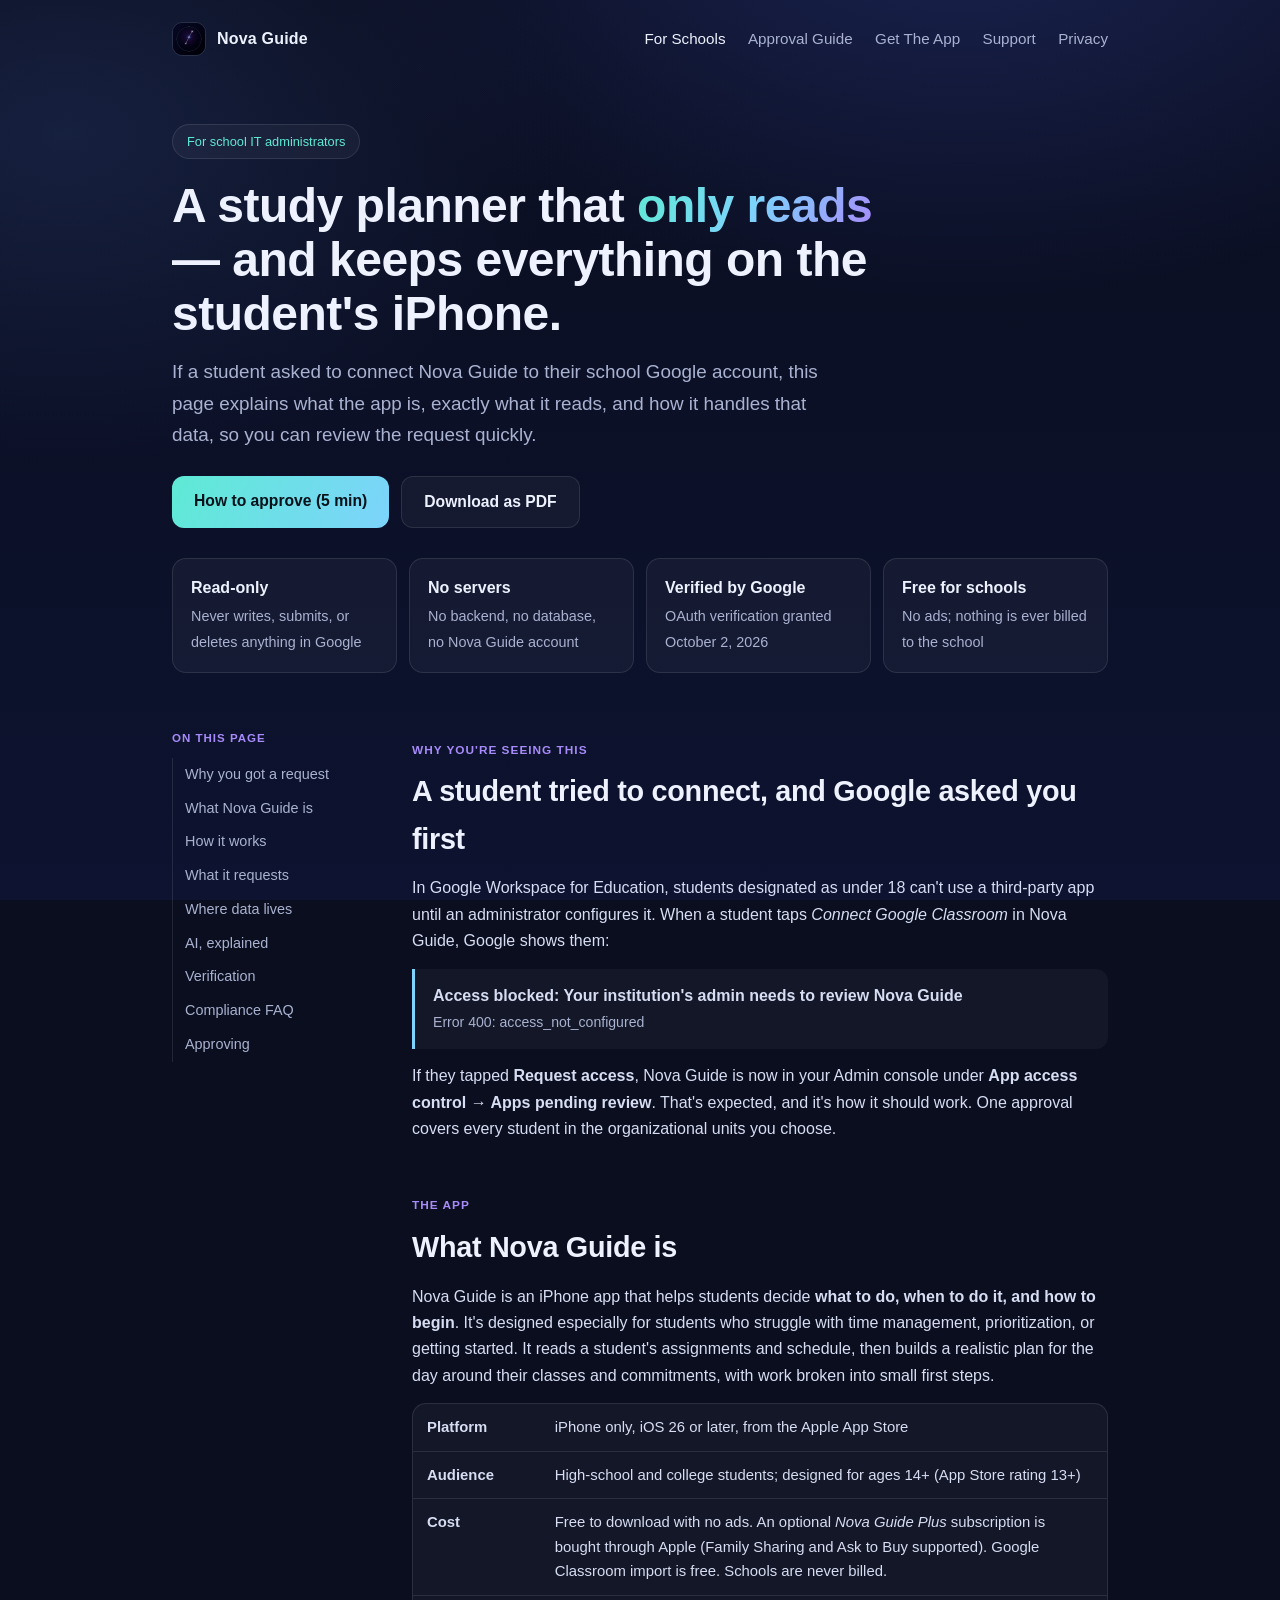
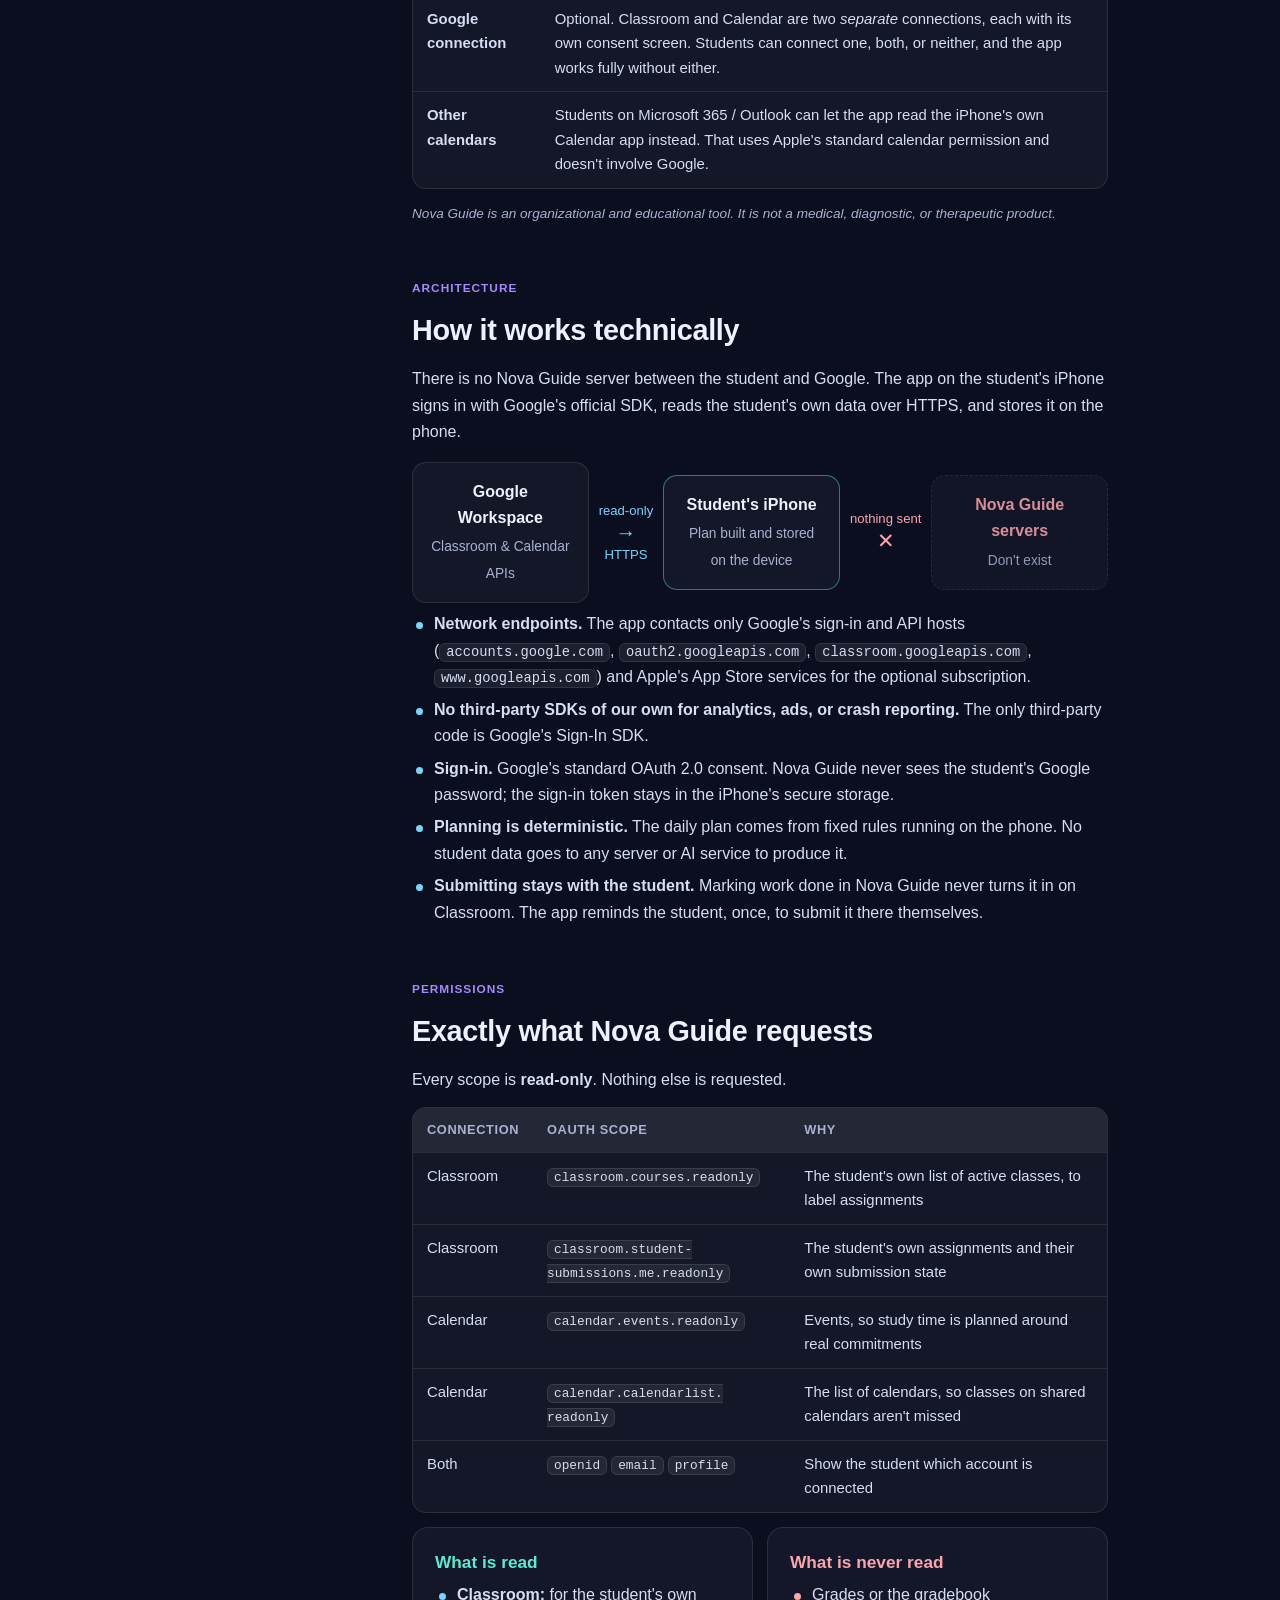
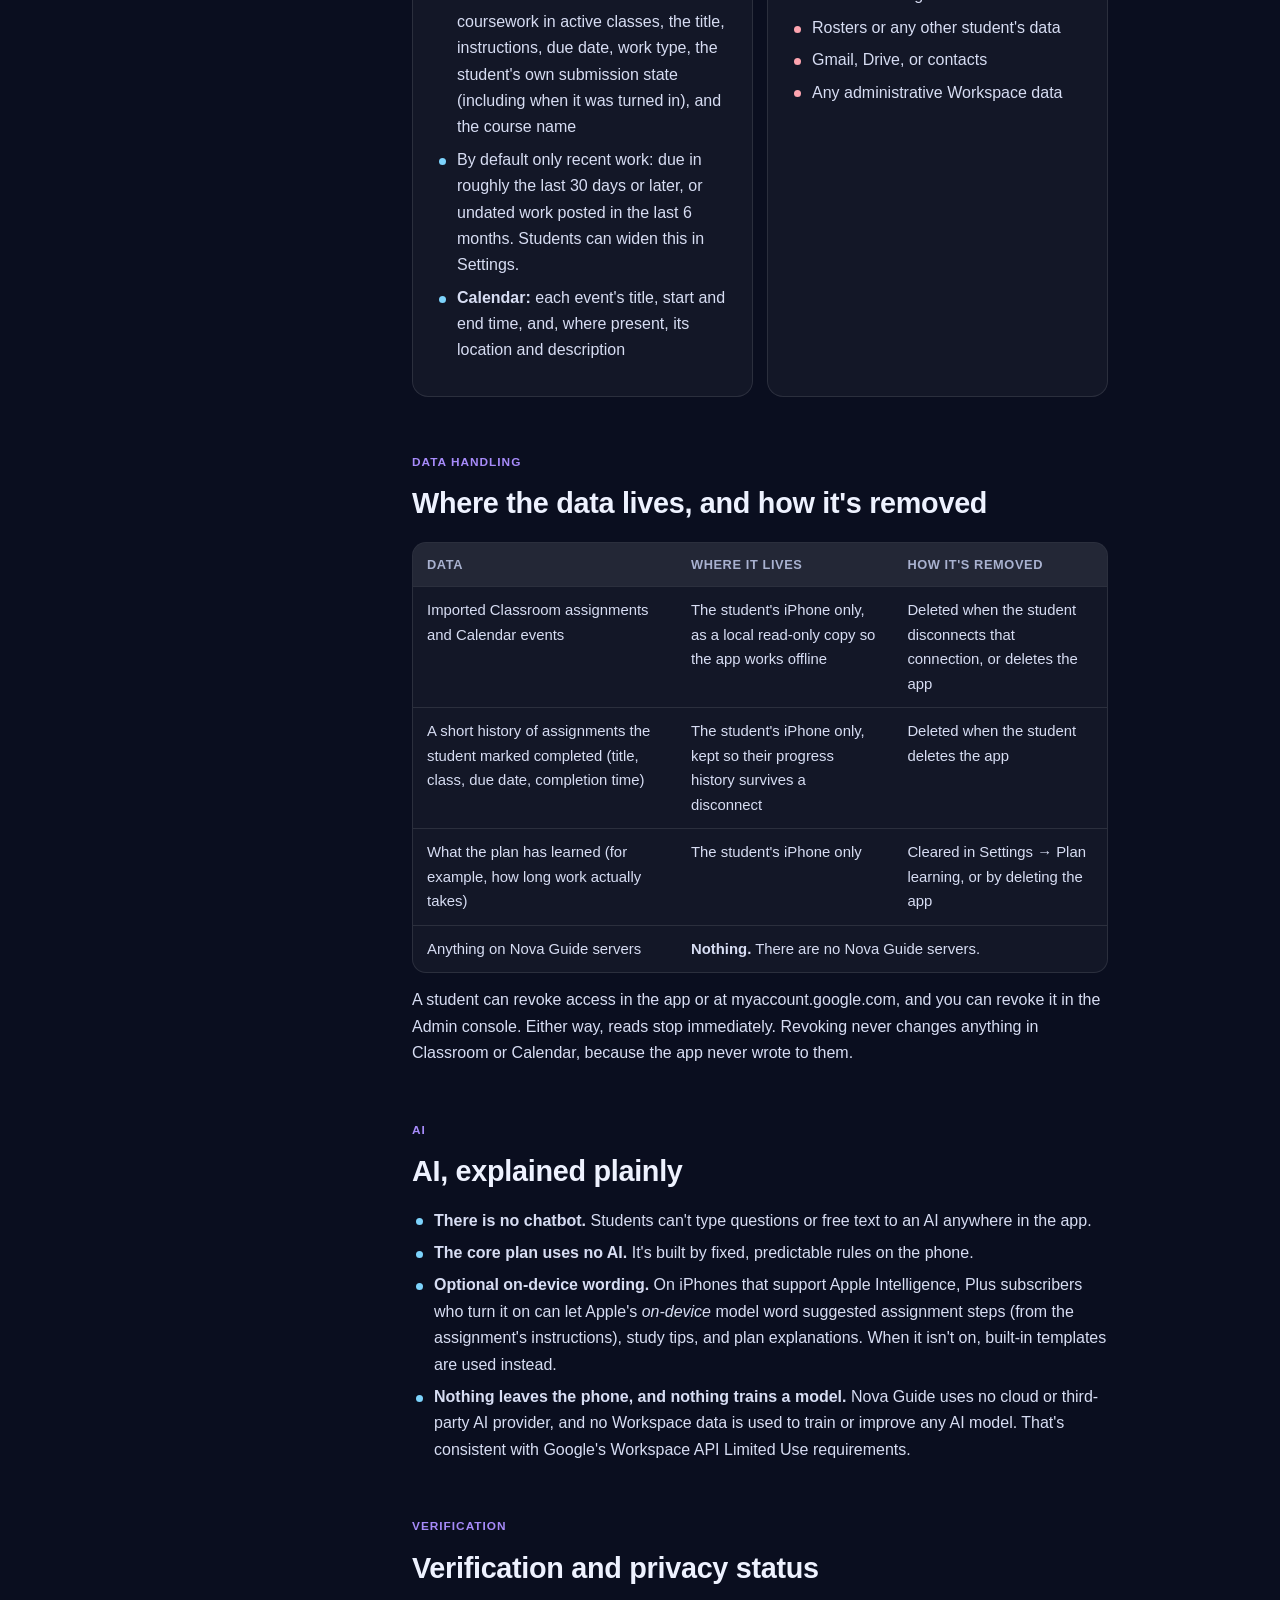
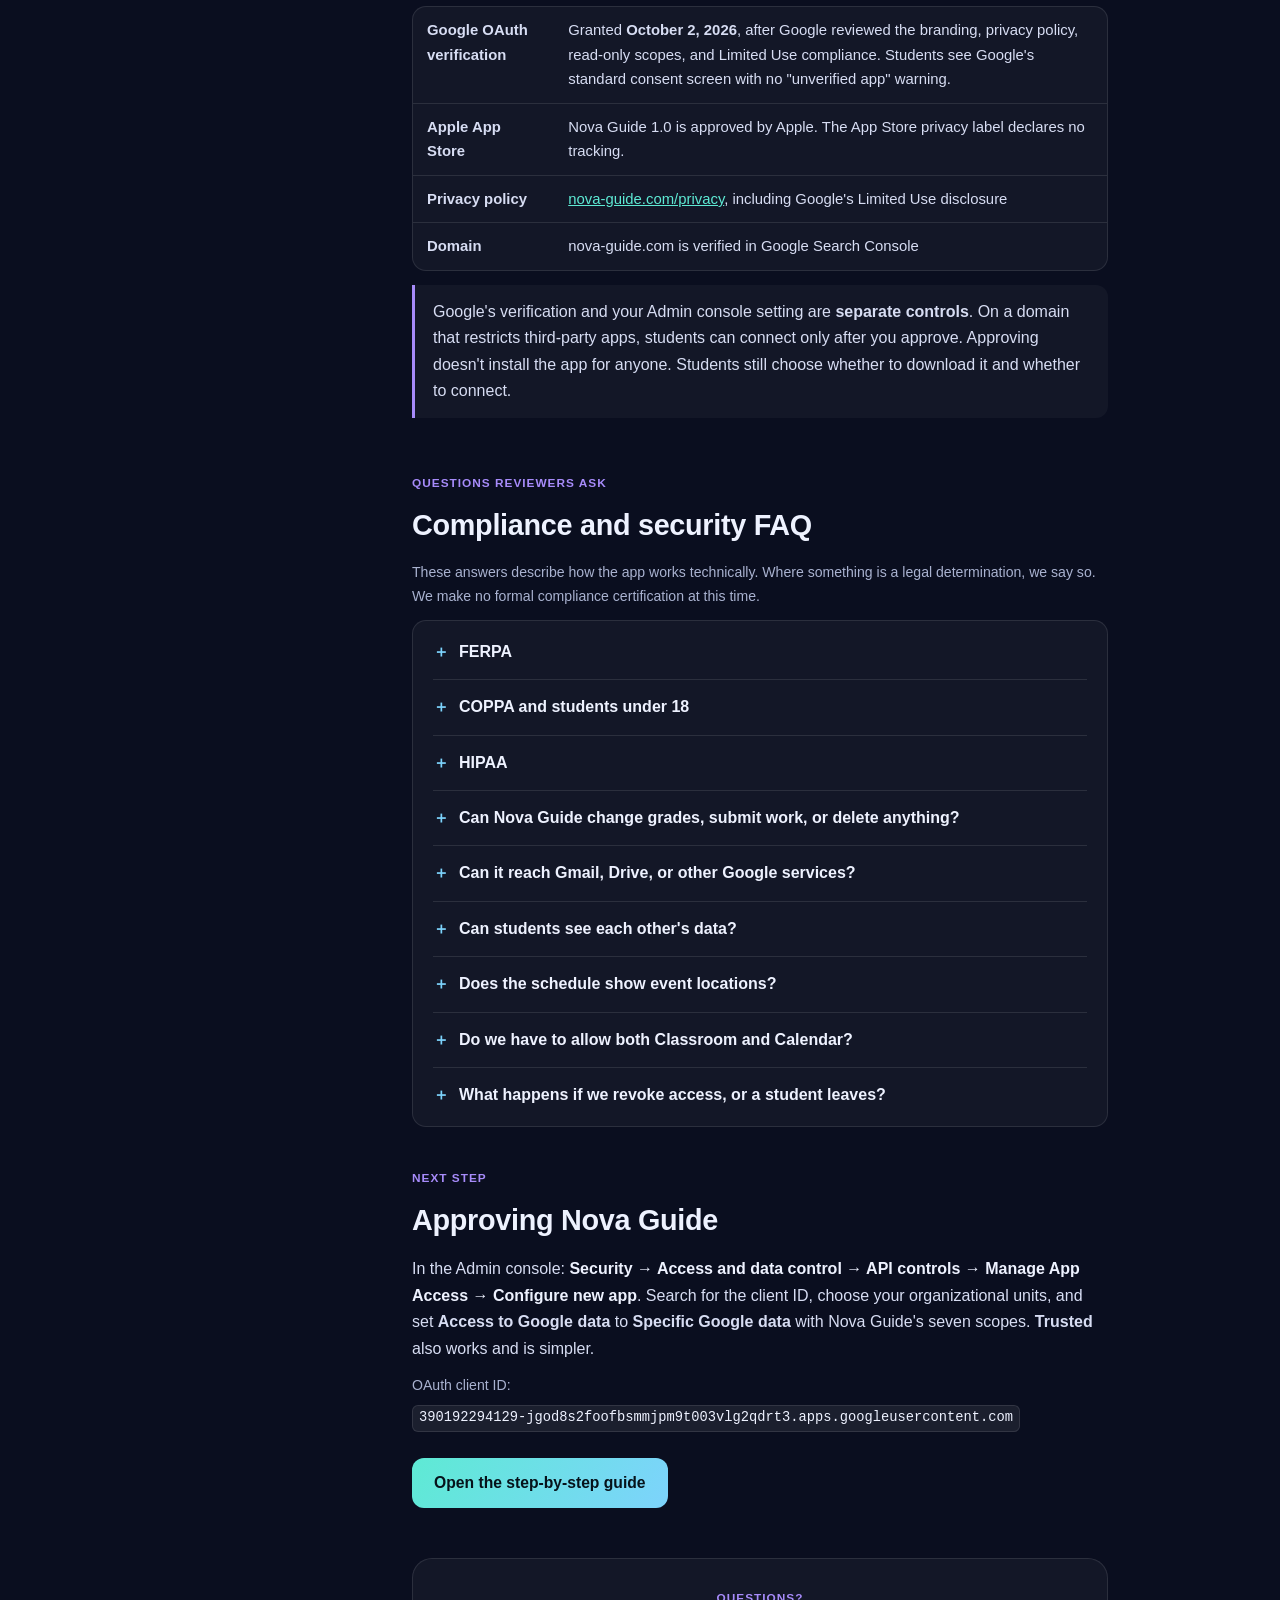
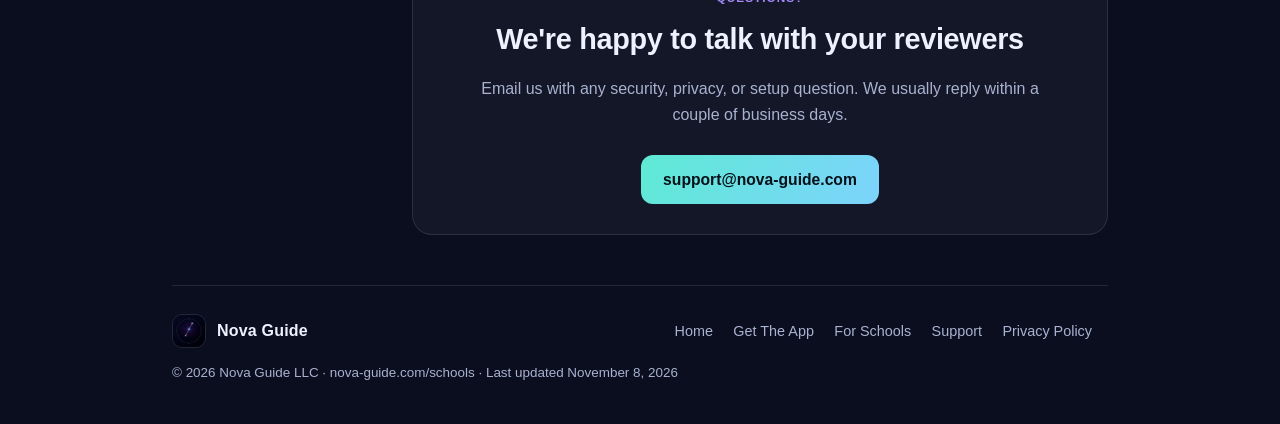
==== schools/index.html @ a0dab40c "Add For Schools section for school IT administrators New /schools/ overview and /schools/approve ste" ====
<!DOCTYPE html>
<html lang="en">
<head>
<meta charset="UTF-8">
<meta name="viewport" content="width=device-width, initial-scale=1.0">
<title>Nova Guide for Schools — Information for IT Administrators</title>
<meta name="description" content="What Nova Guide is, exactly what it reads from Google Classroom and Calendar, how student data is handled, and how to approve it in your Google Workspace.">
<link rel="icon" type="image/png" href="../favicon.png">
<link rel="apple-touch-icon" href="../apple-touch-icon.png">
<link rel="stylesheet" href="schools.css">
</head>
<body>
<div class="stars"></div>
<div class="wrap">

  <nav class="top" aria-label="Main">
    <a class="brand" href="../index.html"><img class="logo" src="../icon.png" alt="Nova Guide app icon" width="34" height="34"> Nova Guide</a>
    <div class="links">
      <a href="./" aria-current="page">For Schools</a>
      <a href="approve.html">Approval Guide</a>
      <a href="../get.html">Get The App</a>
      <a href="../support.html">Support</a>
      <a href="../privacy.html">Privacy</a>
    </div>
  </nav>

  <header class="hero">
    <span class="pill">For school IT administrators</span>
    <h1>A study planner that <span class="grad">only reads</span> — and keeps everything on the student's iPhone.</h1>
    <p class="lead">If a student asked to connect Nova Guide to their school Google account, this page explains what the app is, exactly what it reads, and how it handles that data, so you can review the request quickly.</p>
    <div class="cta">
      <a class="btn primary" href="approve.html">How to approve (5 min)</a>
      <a class="btn ghost" href="nova-guide-for-schools.pdf">Download as PDF</a>
    </div>

    <div class="facts" role="list">
      <div class="fact" role="listitem"><b>Read-only</b><span>Never writes, submits, or deletes anything in Google</span></div>
      <div class="fact" role="listitem"><b>No servers</b><span>No backend, no database, no Nova Guide account</span></div>
      <div class="fact" role="listitem"><b>Verified by Google</b><span>OAuth verification granted October 2, 2026</span></div>
      <div class="fact" role="listitem"><b>Free for schools</b><span>No ads; nothing is ever billed to the school</span></div>
    </div>
  </header>

  <div class="layout">
    <aside class="toc" aria-label="On this page">
      <p>On this page</p>
      <a href="#why">Why you got a request</a>
      <a href="#what">What Nova Guide is</a>
      <a href="#how">How it works</a>
      <a href="#scopes">What it requests</a>
      <a href="#data">Where data lives</a>
      <a href="#ai">AI, explained</a>
      <a href="#trust">Verification</a>
      <a href="#faq">Compliance FAQ</a>
      <a href="#approve">Approving</a>
    </aside>

    <main>
      <section id="why">
        <div class="eyebrow">Why you're seeing this</div>
        <h2>A student tried to connect, and Google asked you first</h2>
        <p>In Google Workspace for Education, students designated as under 18 can't use a third-party app until an administrator configures it. When a student taps <em>Connect Google Classroom</em> in Nova Guide, Google shows them:</p>
        <div class="note"><p><strong>Access blocked: Your institution's admin needs to review Nova Guide</strong><br><span class="muted small">Error 400: access_not_configured</span></p></div>
        <p>If they tapped <strong>Request access</strong>, Nova Guide is now in your Admin console under <strong>App access control → Apps pending review</strong>. That's expected, and it's how it should work. One approval covers every student in the organizational units you choose.</p>
      </section>

      <section id="what">
        <div class="eyebrow">The app</div>
        <h2>What Nova Guide is</h2>
        <p>Nova Guide is an iPhone app that helps students decide <strong>what to do, when to do it, and how to begin</strong>. It's designed especially for students who struggle with time management, prioritization, or getting started. It reads a student's assignments and schedule, then builds a realistic plan for the day around their classes and commitments, with work broken into small first steps.</p>
        <div class="tbl"><table>
          <tbody>
            <tr><td><strong>Platform</strong></td><td>iPhone only, iOS 26 or later, from the Apple App Store</td></tr>
            <tr><td><strong>Audience</strong></td><td>High-school and college students; designed for ages 14+ (App Store rating 13+)</td></tr>
            <tr><td><strong>Cost</strong></td><td>Free to download with no ads. An optional <em>Nova Guide Plus</em> subscription is bought through Apple (Family Sharing and Ask to Buy supported). Google Classroom import is free. Schools are never billed.</td></tr>
            <tr><td><strong>Google connection</strong></td><td>Optional. Classroom and Calendar are two <em>separate</em> connections, each with its own consent screen. Students can connect one, both, or neither, and the app works fully without either.</td></tr>
            <tr><td><strong>Other calendars</strong></td><td>Students on Microsoft 365 / Outlook can let the app read the iPhone's own Calendar app instead. That uses Apple's standard calendar permission and doesn't involve Google.</td></tr>
          </tbody>
        </table></div>
        <p class="disc">Nova Guide is an organizational and educational tool. It is not a medical, diagnostic, or therapeutic product.</p>
      </section>

      <section id="how">
        <div class="eyebrow">Architecture</div>
        <h2>How it works technically</h2>
        <p>There is no Nova Guide server between the student and Google. The app on the student's iPhone signs in with Google's official SDK, reads the student's own data over HTTPS, and stores it on the phone.</p>
        <div class="flow" aria-label="Data flow: Google Workspace to the student's iPhone; nothing goes to Nova Guide">
          <div class="node"><b>Google Workspace</b><span>Classroom &amp; Calendar APIs</span></div>
          <div class="arrow">read-only<i>→</i>HTTPS</div>
          <div class="node phone"><b>Student's iPhone</b><span>Plan built and stored on the device</span></div>
          <div class="arrow cut">nothing sent<i>✕</i></div>
          <div class="node none"><b>Nova Guide servers</b><span>Don't exist</span></div>
        </div>
        <ul class="clean">
          <li><strong>Network endpoints.</strong> The app contacts only Google's sign-in and API hosts (<code>accounts.google.com</code>, <code>oauth2.googleapis.com</code>, <code>classroom.googleapis.com</code>, <code>www.googleapis.com</code>) and Apple's App Store services for the optional subscription.</li>
          <li><strong>No third-party SDKs of our own for analytics, ads, or crash reporting.</strong> The only third-party code is Google's Sign-In SDK.</li>
          <li><strong>Sign-in.</strong> Google's standard OAuth 2.0 consent. Nova Guide never sees the student's Google password; the sign-in token stays in the iPhone's secure storage.</li>
          <li><strong>Planning is deterministic.</strong> The daily plan comes from fixed rules running on the phone. No student data goes to any server or AI service to produce it.</li>
          <li><strong>Submitting stays with the student.</strong> Marking work done in Nova Guide never turns it in on Classroom. The app reminds the student, once, to submit it there themselves.</li>
        </ul>
      </section>

      <section id="scopes">
        <div class="eyebrow">Permissions</div>
        <h2>Exactly what Nova Guide requests</h2>
        <p>Every scope is <strong>read-only</strong>. Nothing else is requested.</p>
        <div class="tbl"><table>
          <thead><tr><th>Connection</th><th>OAuth scope</th><th>Why</th></tr></thead>
          <tbody>
            <tr><td>Classroom</td><td><code>classroom.<wbr>courses.<wbr>readonly</code></td><td>The student's own list of active classes, to label assignments</td></tr>
            <tr><td>Classroom</td><td><code>classroom.<wbr>student-submissions.<wbr>me.<wbr>readonly</code></td><td>The student's own assignments and their own submission state</td></tr>
            <tr><td>Calendar</td><td><code>calendar.<wbr>events.<wbr>readonly</code></td><td>Events, so study time is planned around real commitments</td></tr>
            <tr><td>Calendar</td><td><code>calendar.<wbr>calendarlist.<wbr>readonly</code></td><td>The list of calendars, so classes on shared calendars aren't missed</td></tr>
            <tr><td>Both</td><td><code>openid</code> <code>email</code> <code>profile</code></td><td>Show the student which account is connected</td></tr>
          </tbody>
        </table></div>
        <div class="grid2">
          <div class="card yes">
            <h3>What is read</h3>
            <ul class="clean">
              <li><strong>Classroom:</strong> for the student's own coursework in active classes, the title, instructions, due date, work type, the student's own submission state (including when it was turned in), and the course name</li>
              <li>By default only recent work: due in roughly the last 30 days or later, or undated work posted in the last 6 months. Students can widen this in Settings.</li>
              <li><strong>Calendar:</strong> each event's title, start and end time, and, where present, its location and description</li>
            </ul>
          </div>
          <div class="card no">
            <h3>What is never read</h3>
            <ul class="clean">
              <li>Grades or the gradebook</li>
              <li>Rosters or any other student's data</li>
              <li>Gmail, Drive, or contacts</li>
              <li>Any administrative Workspace data</li>
            </ul>
          </div>
        </div>
      </section>

      <section id="data">
        <div class="eyebrow">Data handling</div>
        <h2>Where the data lives, and how it's removed</h2>
        <div class="tbl"><table>
          <thead><tr><th>Data</th><th>Where it lives</th><th>How it's removed</th></tr></thead>
          <tbody>
            <tr><td>Imported Classroom assignments and Calendar events</td><td>The student's iPhone only, as a local read-only copy so the app works offline</td><td>Deleted when the student disconnects that connection, or deletes the app</td></tr>
            <tr><td>A short history of assignments the student marked completed (title, class, due date, completion time)</td><td>The student's iPhone only, kept so their progress history survives a disconnect</td><td>Deleted when the student deletes the app</td></tr>
            <tr><td>What the plan has learned (for example, how long work actually takes)</td><td>The student's iPhone only</td><td>Cleared in Settings → Plan learning, or by deleting the app</td></tr>
            <tr><td>Anything on Nova Guide servers</td><td colspan="2"><strong>Nothing.</strong> There are no Nova Guide servers.</td></tr>
          </tbody>
        </table></div>
        <p>A student can revoke access in the app or at myaccount.google.com, and you can revoke it in the Admin console. Either way, reads stop immediately. Revoking never changes anything in Classroom or Calendar, because the app never wrote to them.</p>
      </section>

      <section id="ai">
        <div class="eyebrow">AI</div>
        <h2>AI, explained plainly</h2>
        <ul class="clean">
          <li><strong>There is no chatbot.</strong> Students can't type questions or free text to an AI anywhere in the app.</li>
          <li><strong>The core plan uses no AI.</strong> It's built by fixed, predictable rules on the phone.</li>
          <li><strong>Optional on-device wording.</strong> On iPhones that support Apple Intelligence, Plus subscribers who turn it on can let Apple's <em>on-device</em> model word suggested assignment steps (from the assignment's instructions), study tips, and plan explanations. When it isn't on, built-in templates are used instead.</li>
          <li><strong>Nothing leaves the phone, and nothing trains a model.</strong> Nova Guide uses no cloud or third-party AI provider, and no Workspace data is used to train or improve any AI model. That's consistent with Google's Workspace API Limited Use requirements.</li>
        </ul>
      </section>

      <section id="trust">
        <div class="eyebrow">Verification</div>
        <h2>Verification and privacy status</h2>
        <div class="tbl"><table>
          <tbody>
            <tr><td><strong>Google OAuth verification</strong></td><td>Granted <strong>October 2, 2026</strong>, after Google reviewed the branding, privacy policy, read-only scopes, and Limited Use compliance. Students see Google's standard consent screen with no "unverified app" warning.</td></tr>
            <tr><td><strong>Apple App Store</strong></td><td>Nova Guide 1.0 is approved by Apple. The App Store privacy label declares no tracking.</td></tr>
            <tr><td><strong>Privacy policy</strong></td><td><a href="../privacy.html">nova-guide.com/privacy</a>, including Google's Limited Use disclosure</td></tr>
            <tr><td><strong>Domain</strong></td><td>nova-guide.com is verified in Google Search Console</td></tr>
          </tbody>
        </table></div>
        <div class="note warn"><p>Google's verification and your Admin console setting are <strong>separate controls</strong>. On a domain that restricts third-party apps, students can connect only after you approve. Approving doesn't install the app for anyone. Students still choose whether to download it and whether to connect.</p></div>
      </section>

      <section id="faq">
        <div class="eyebrow">Questions reviewers ask</div>
        <h2>Compliance and security FAQ</h2>
        <p class="muted small">These answers describe how the app works technically. Where something is a legal determination, we say so. We make no formal compliance certification at this time.</p>
        <div class="faq">
          <details>
            <summary>FERPA</summary>
            <p>Nova Guide has no backend and stores nothing on a server, so the app itself never receives, holds, or discloses education records. Each student reads <em>their own</em> data onto <em>their own</em> device through their own Google sign-in, and nothing passes through us or any third party. We designed the architecture with FERPA in mind and are glad to share details with your reviewers.</p>
          </details>
          <details>
            <summary>COPPA and students under 18</summary>
            <p>Nova Guide is designed for students 14 and older (App Store rating 13+) and, with no server, collects no personal information online at any age. Google notes that for users under 18, your organization is responsible for any parental consent required by applicable law before allowing third-party app access. The Admin console shows a "Confirm parental consent" notice when you approve.</p>
          </details>
          <details>
            <summary>HIPAA</summary>
            <p>Not applicable. Nova Guide is a study planner, not a health or medical app. It collects no health information and is neither a HIPAA covered entity nor a business associate, and it makes no medical or clinical claims.</p>
          </details>
          <details>
            <summary>Can Nova Guide change grades, submit work, or delete anything?</summary>
            <p>No. Every scope is read-only. The app can't modify, submit, or delete anything in Google Workspace.</p>
          </details>
          <details>
            <summary>Can it reach Gmail, Drive, or other Google services?</summary>
            <p>No. The scopes grant only read-only Classroom and Calendar access plus basic profile, and Google enforces that at the token level. If you approve with <strong>Specific Google data</strong>, the Admin console also caps the app at exactly those scopes.</p>
          </details>
          <details>
            <summary>Can students see each other's data?</summary>
            <p>No. The Classroom scope is the <code>.me</code> (own data) variant, so each student's app reads only that student's own courses, assignments, and calendars.</p>
          </details>
          <details>
            <summary>Does the schedule show event locations?</summary>
            <p>Yes. If a Calendar event has a location (for example "Room 204"), it's shown under that event, only on that student's own device. It's never transmitted or stored anywhere central.</p>
          </details>
          <details>
            <summary>Do we have to allow both Classroom and Calendar?</summary>
            <p>No. You can allow only the Classroom scopes. Students can still add their schedule by typing it in or by using the iPhone's own Calendar app.</p>
          </details>
          <details>
            <summary>What happens if we revoke access, or a student leaves?</summary>
            <p>Reads stop immediately. Disconnecting in the app deletes the imported copy from the iPhone. The student's own completed-assignment history stays on their phone until they delete the app, and is never transmitted. Nothing needs cleaning up on the Google side.</p>
          </details>
        </div>
      </section>

      <section id="approve">
        <div class="eyebrow">Next step</div>
        <h2>Approving Nova Guide</h2>
        <p>In the Admin console: <span class="path">Security → Access and data control → API controls → Manage App Access → Configure new app</span>. Search for the client ID, choose your organizational units, and set <strong>Access to Google data</strong> to <strong>Specific Google data</strong> with Nova Guide's seven scopes. <strong>Trusted</strong> also works and is simpler.</p>
        <div class="idline"><span class="muted small">OAuth client ID:</span> <code>390192294129-jgod8s2foofbsmmjpm9t003vlg2qdrt3.apps.googleusercontent.com</code></div>
        <p class="print-only">Full click-by-click steps, the copy-paste scope list, and troubleshooting: nova-guide.com/schools/approve</p>
        <div class="cta"><a class="btn primary" href="approve.html">Open the step-by-step guide</a></div>
      </section>

      <div class="band">
        <div class="eyebrow">Questions?</div>
        <h2>We're happy to talk with your reviewers</h2>
        <p>Email us with any security, privacy, or setup question. We usually reply within a couple of business days.</p>
        <div class="cta"><a class="btn primary" href="mailto:support@nova-guide.com">support@nova-guide.com</a></div>
      </div>
    </main>
  </div>

  <footer>
    <div class="frow">
      <a class="brand" href="../index.html"><img class="logo" src="../icon.png" alt="Nova Guide app icon" width="34" height="34"> Nova Guide</a>
      <div class="links">
        <a href="../index.html">Home</a>
        <a href="../get.html">Get The App</a>
        <a href="./">For Schools</a>
        <a href="../support.html">Support</a>
        <a href="../privacy.html">Privacy Policy</a>
      </div>
    </div>
    <p class="copy-note">© 2026 Nova Guide LLC · nova-guide.com/schools · Last updated November 8, 2026</p>
  </footer>

</div>
<script>
  // Open every FAQ answer when printing, so the PDF handout includes them.
  function openAll(){document.querySelectorAll('details').forEach(function(d){d.open=true;});}
  window.addEventListener('beforeprint', openAll);
  if (/[?&]print\b/.test(location.search)) openAll();
</script>
</body>
</html>
---- schools/schools.css ----
/* Shared styles for the For Schools section (/schools/ and /schools/approve).
   Tokens match the rest of nova-guide.com; print rules produce the PDF handouts. */
:root{
  --bg:#0a0e1f; --bg2:#0d1330; --card:rgba(255,255,255,.04); --card2:rgba(255,255,255,.07);
  --ink:#eef2ff; --muted:#a9b2d0; --soft:#d7ddf3; --line:rgba(255,255,255,.10);
  --teal:#5eead4; --violet:#a78bfa; --accent:#7dd3fc; --no:#fda4af;
}
*{box-sizing:border-box;margin:0;padding:0}
html{scroll-behavior:smooth}
body{font-family:-apple-system,BlinkMacSystemFont,"Segoe UI",Roboto,Helvetica,Arial,sans-serif;
  color:var(--ink);background:var(--bg);line-height:1.65;overflow-x:hidden}
.stars{position:fixed;inset:0;z-index:-2;background:
  radial-gradient(1100px 650px at 75% -10%, #1a2352 0%, transparent 60%),
  radial-gradient(900px 600px at 5% 15%, #16203f 0%, transparent 55%),
  linear-gradient(180deg,var(--bg) 0%, var(--bg2) 100%)}
.wrap{max-width:980px;margin:0 auto;padding:0 22px}
a{color:var(--teal)}
code{font-family:ui-monospace,SFMono-Regular,Menlo,monospace;font-size:.86em;
  background:var(--card2);border:1px solid var(--line);border-radius:6px;padding:1px 6px;
  overflow-wrap:break-word}

/* nav */
nav.top{display:flex;align-items:center;justify-content:space-between;gap:12px;padding:22px 0;flex-wrap:wrap}
.brand{display:flex;align-items:center;gap:11px;font-weight:700;letter-spacing:.2px;color:var(--ink);text-decoration:none}
.logo{width:34px;height:34px;border-radius:10px;border:1px solid var(--line);object-fit:cover;display:block}
nav.top .links a{color:var(--muted);text-decoration:none;font-size:.95rem;margin-left:18px}
nav.top .links a:hover,nav.top .links a[aria-current]{color:var(--ink)}

/* hero */
header.hero{padding:46px 0 26px}
.pill{display:inline-block;font-size:.8rem;color:var(--teal);border:1px solid var(--line);
  border-radius:999px;padding:6px 14px;margin-bottom:20px;background:var(--card)}
h1{font-size:clamp(2rem,5.4vw,3rem);line-height:1.12;letter-spacing:-.5px;font-weight:800;max-width:760px}
h1 .grad{background:linear-gradient(120deg,var(--teal),var(--accent),var(--violet));
  -webkit-background-clip:text;background-clip:text;color:transparent}
.lead{color:var(--muted);font-size:clamp(1.03rem,2.2vw,1.18rem);max-width:680px;margin-top:16px}
.cta{display:flex;gap:12px;margin-top:26px;flex-wrap:wrap}
.btn{display:inline-block;padding:12px 22px;border-radius:12px;font-weight:600;text-decoration:none;font-size:.98rem;border:0;cursor:pointer;font-family:inherit}
.btn.primary{background:linear-gradient(120deg,var(--teal),var(--accent));color:#06121a}
.btn.ghost{border:1px solid var(--line);color:var(--ink);background:var(--card)}

/* fact strip */
.facts{display:grid;grid-template-columns:repeat(auto-fit,minmax(200px,1fr));gap:12px;margin:30px 0 4px}
.fact{background:var(--card);border:1px solid var(--line);border-radius:14px;padding:16px 18px}
.fact b{display:block;font-size:1rem;margin-bottom:2px}
.fact span{color:var(--muted);font-size:.9rem}

/* layout with side TOC */
.layout{display:grid;grid-template-columns:200px minmax(0,1fr);gap:40px;align-items:start;padding:26px 0 10px}
.toc{position:sticky;top:20px;font-size:.9rem}
.toc p{color:var(--violet);font-weight:600;letter-spacing:1px;text-transform:uppercase;font-size:.72rem;margin-bottom:10px}
.toc a{display:block;color:var(--muted);text-decoration:none;padding:5px 0 5px 12px;border-left:1px solid var(--line)}
.toc a:hover{color:var(--ink);border-left-color:var(--teal)}
@media (max-width:820px){.layout{grid-template-columns:minmax(0,1fr);gap:0}.toc{display:none}}

/* sections */
section{padding:12px 0 30px;scroll-margin-top:16px}
.eyebrow{color:var(--violet);font-weight:600;letter-spacing:1px;text-transform:uppercase;font-size:.74rem;margin-bottom:8px}
h2{font-size:clamp(1.4rem,3.4vw,1.8rem);letter-spacing:-.3px;margin-bottom:12px}
h3{font-size:1.08rem;margin:18px 0 6px}
p{margin:0 0 12px}
section p,section li{color:var(--soft)}
ul.clean{list-style:none;margin:6px 0 12px}
ul.clean li{padding-left:22px;position:relative;margin:6px 0}
ul.clean li::before{content:"";position:absolute;left:4px;top:.68em;width:7px;height:7px;border-radius:50%;background:var(--accent)}
.muted{color:var(--muted)}
.small{font-size:.88rem}

.grid2{display:grid;grid-template-columns:repeat(auto-fit,minmax(260px,1fr));gap:14px;margin:14px 0}
.card{background:var(--card);border:1px solid var(--line);border-radius:16px;padding:20px 22px}
.card h3{margin-top:0}
.card.yes h3{color:var(--teal)}
.card.no h3{color:var(--no)}
.card.no li::before{background:var(--no)}

/* tables */
.tbl{overflow-x:auto;border:1px solid var(--line);border-radius:14px;background:var(--card);margin:14px 0}
table{border-collapse:collapse;width:100%;font-size:.93rem}
th,td{text-align:left;padding:11px 14px;border-bottom:1px solid var(--line);vertical-align:top}
th{color:var(--muted);font-weight:600;font-size:.8rem;text-transform:uppercase;letter-spacing:.6px;background:var(--card2)}
tr:last-child td{border-bottom:none}
td{color:var(--soft)}
.tag{display:inline-block;font-size:.74rem;font-weight:600;border-radius:999px;padding:2px 9px;border:1px solid var(--line);color:var(--teal);white-space:nowrap}
.tag.rec{background:rgba(94,234,212,.12)}

/* data-flow diagram */
.flow{display:grid;grid-template-columns:1fr auto 1fr auto 1fr;align-items:center;gap:10px;margin:16px 0 8px}
.node{background:var(--card);border:1px solid var(--line);border-radius:14px;padding:16px;text-align:center}
.node b{display:block;margin-bottom:2px}
.node span{color:var(--muted);font-size:.86rem}
.node.phone{border-color:rgba(94,234,212,.45)}
.node.none{border-style:dashed;opacity:.85}
.node.none b{color:var(--no)}
.arrow{color:var(--accent);font-size:.82rem;text-align:center;line-height:1.3}
.arrow i{display:block;font-style:normal;font-size:1.3rem}
.arrow.cut{color:var(--no)}
@media (max-width:700px){.flow{grid-template-columns:1fr}.arrow i{transform:rotate(90deg)}}

/* callout */
.note{border-left:3px solid var(--accent);background:var(--card);border-radius:0 12px 12px 0;padding:14px 18px;margin:14px 0}
.note p:last-child{margin-bottom:0}
.note.warn{border-left-color:var(--violet)}

/* steps */
ol.steps{list-style:none;counter-reset:s;margin:14px 0}
ol.steps>li{counter-increment:s;position:relative;padding:16px 18px 16px 62px;margin:10px 0;
  background:var(--card);border:1px solid var(--line);border-radius:14px}
ol.steps>li::before{content:counter(s);position:absolute;left:16px;top:14px;width:32px;height:32px;border-radius:10px;
  display:grid;place-items:center;font-weight:700;color:#06121a;background:linear-gradient(120deg,var(--teal),var(--accent))}
ol.steps>li b.t{display:block;color:var(--ink);margin-bottom:4px}
ol.steps ul{margin:6px 0 0 18px}
ol.steps ul li{margin:3px 0}
.path{font-weight:600;color:var(--ink)}

/* copy box */
.copybox{position:relative;background:#070a17;border:1px solid var(--line);border-radius:14px;margin:12px 0}
.copybox pre{margin:0;padding:16px 18px;overflow-x:auto;font-family:ui-monospace,SFMono-Regular,Menlo,monospace;font-size:.84rem;line-height:1.7;color:var(--soft)}
.copybox .copy{position:absolute;top:10px;right:10px;padding:6px 12px;font-size:.8rem;border-radius:9px;
  background:var(--card2);color:var(--ink);border:1px solid var(--line);cursor:pointer;font-family:inherit}
.copybox .copy:hover{border-color:var(--teal)}
.idline{display:flex;gap:8px;align-items:center;flex-wrap:wrap}
.idline code{overflow-wrap:anywhere;min-width:0}

/* faq */
.faq{border:1px solid var(--line);border-radius:14px;background:var(--card);padding:4px 20px;margin-top:12px}
details{border-bottom:1px solid var(--line);padding:14px 0}
details:last-child{border-bottom:none}
summary{cursor:pointer;font-weight:600;list-style:none;color:var(--ink)}
summary::-webkit-details-marker{display:none}
summary::before{content:"＋";color:var(--accent);margin-right:10px;font-weight:700}
details[open] summary::before{content:"－"}
details p{margin:10px 0 2px;padding-left:26px}

/* contact band */
.band{background:var(--card);border:1px solid var(--line);border-radius:20px;padding:30px;text-align:center;margin:20px 0 10px}
.band p{color:var(--muted);max-width:560px;margin:8px auto 0}
.band .cta{justify-content:center}

footer{border-top:1px solid var(--line);padding:28px 0;margin-top:30px}
.frow{display:flex;justify-content:space-between;align-items:center;flex-wrap:wrap;gap:14px}
footer .links a{color:var(--muted);text-decoration:none;margin-right:16px;font-size:.9rem}
footer .links a:hover{color:var(--ink)}
.copy-note{color:var(--muted);font-size:.84rem;margin-top:14px}
.disc{color:var(--muted);font-size:.85rem;font-style:italic;margin-top:10px}

@media (max-width:560px){
  .wrap{padding:0 16px}
  nav.top .links a{margin-left:0;margin-right:14px}
  ol.steps>li{padding-left:56px}
}

/* print → PDF handouts */
@media print{
  @page{size:Letter;margin:.7in}
  :root{--ink:#111827;--muted:#4b5563;--soft:#1f2937;--line:#d1d5db;--card:#fff;--card2:#f3f4f6;--teal:#0f766e;--violet:#6d28d9;--accent:#0369a1;--no:#be123c}
  body{background:#fff;color:#111827;font-size:10.5pt;line-height:1.5}
  .stars,nav.top .links,.toc,.cta,.copybox .copy,footer .links,.no-print{display:none!important}
  .layout{display:block;padding:0}
  nav.top{padding:0 0 10px} .logo{width:26px;height:26px}
  .facts{grid-template-columns:repeat(4,1fr);margin-top:16px}
  header.hero{padding:0 0 8px}
  h1{font-size:20pt} h1 .grad{color:#0f766e;background:none;-webkit-text-fill-color:#0f766e}
  h2{font-size:14pt;margin-top:4px} section{padding:6px 0 10px}
  h2,h3,.eyebrow{break-after:avoid} tr,.card,ol.steps>li,.node,.fact,details{break-inside:avoid}
  details{padding:6px 0} details>*:not(summary){display:block} summary::before{content:""}
  .copybox{background:#f9fafb} .copybox pre{color:#111827}
  ol.steps>li::before{color:#fff;background:#0f766e}
  a{color:#0f766e;text-decoration:none}
  .print-only{display:block!important}
}
.print-only{display:none}
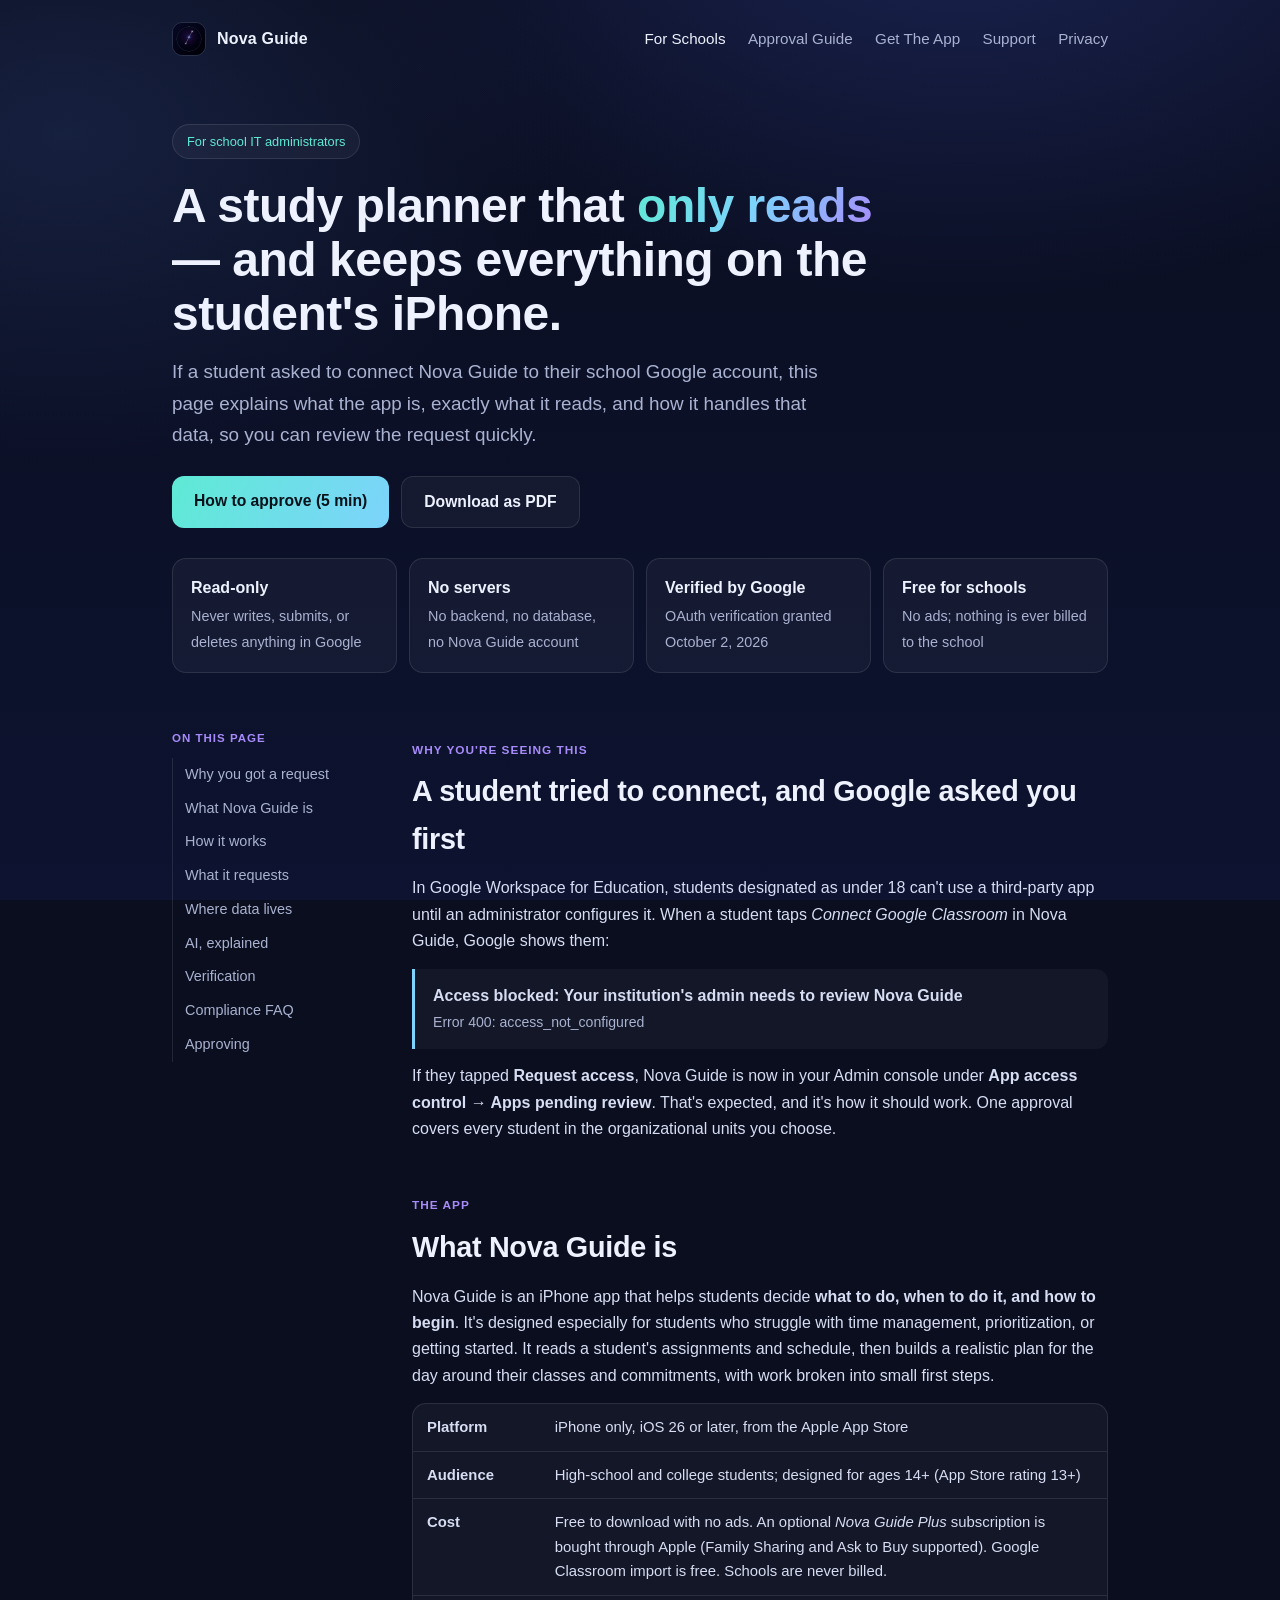
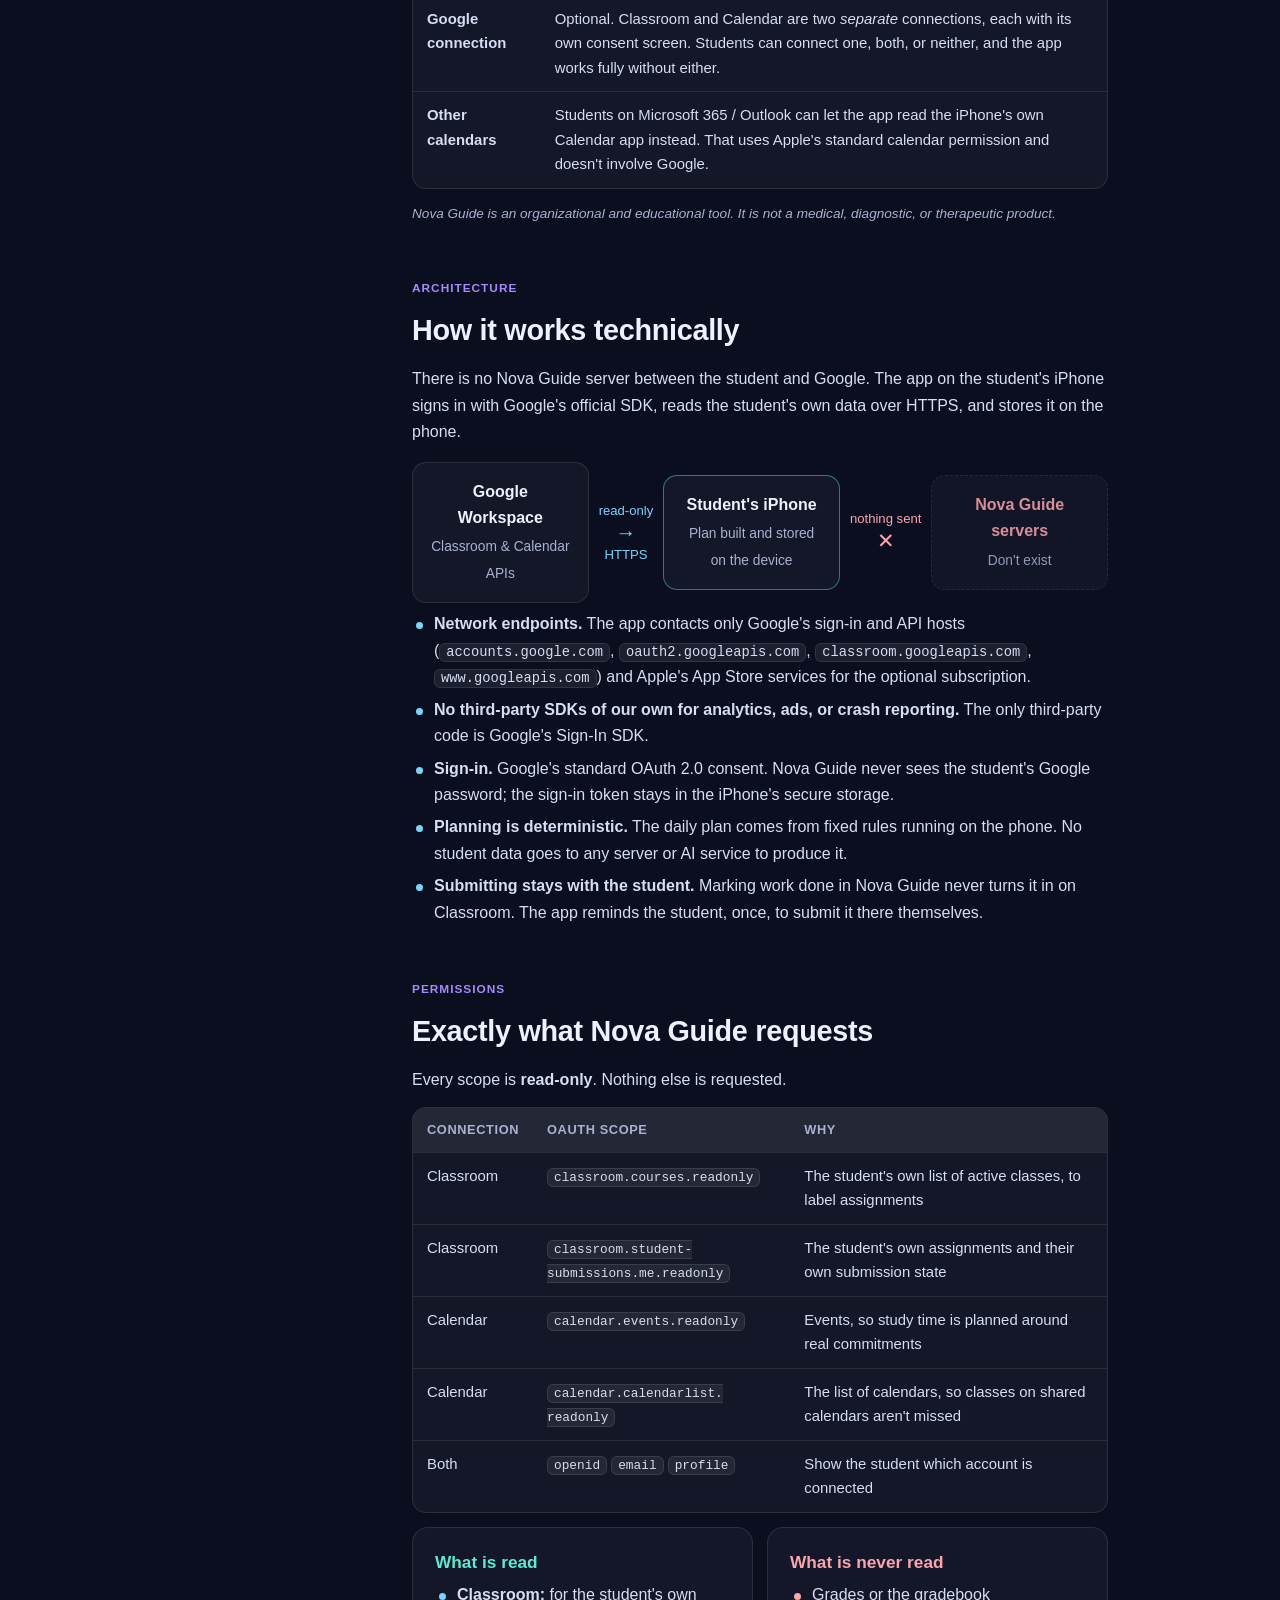
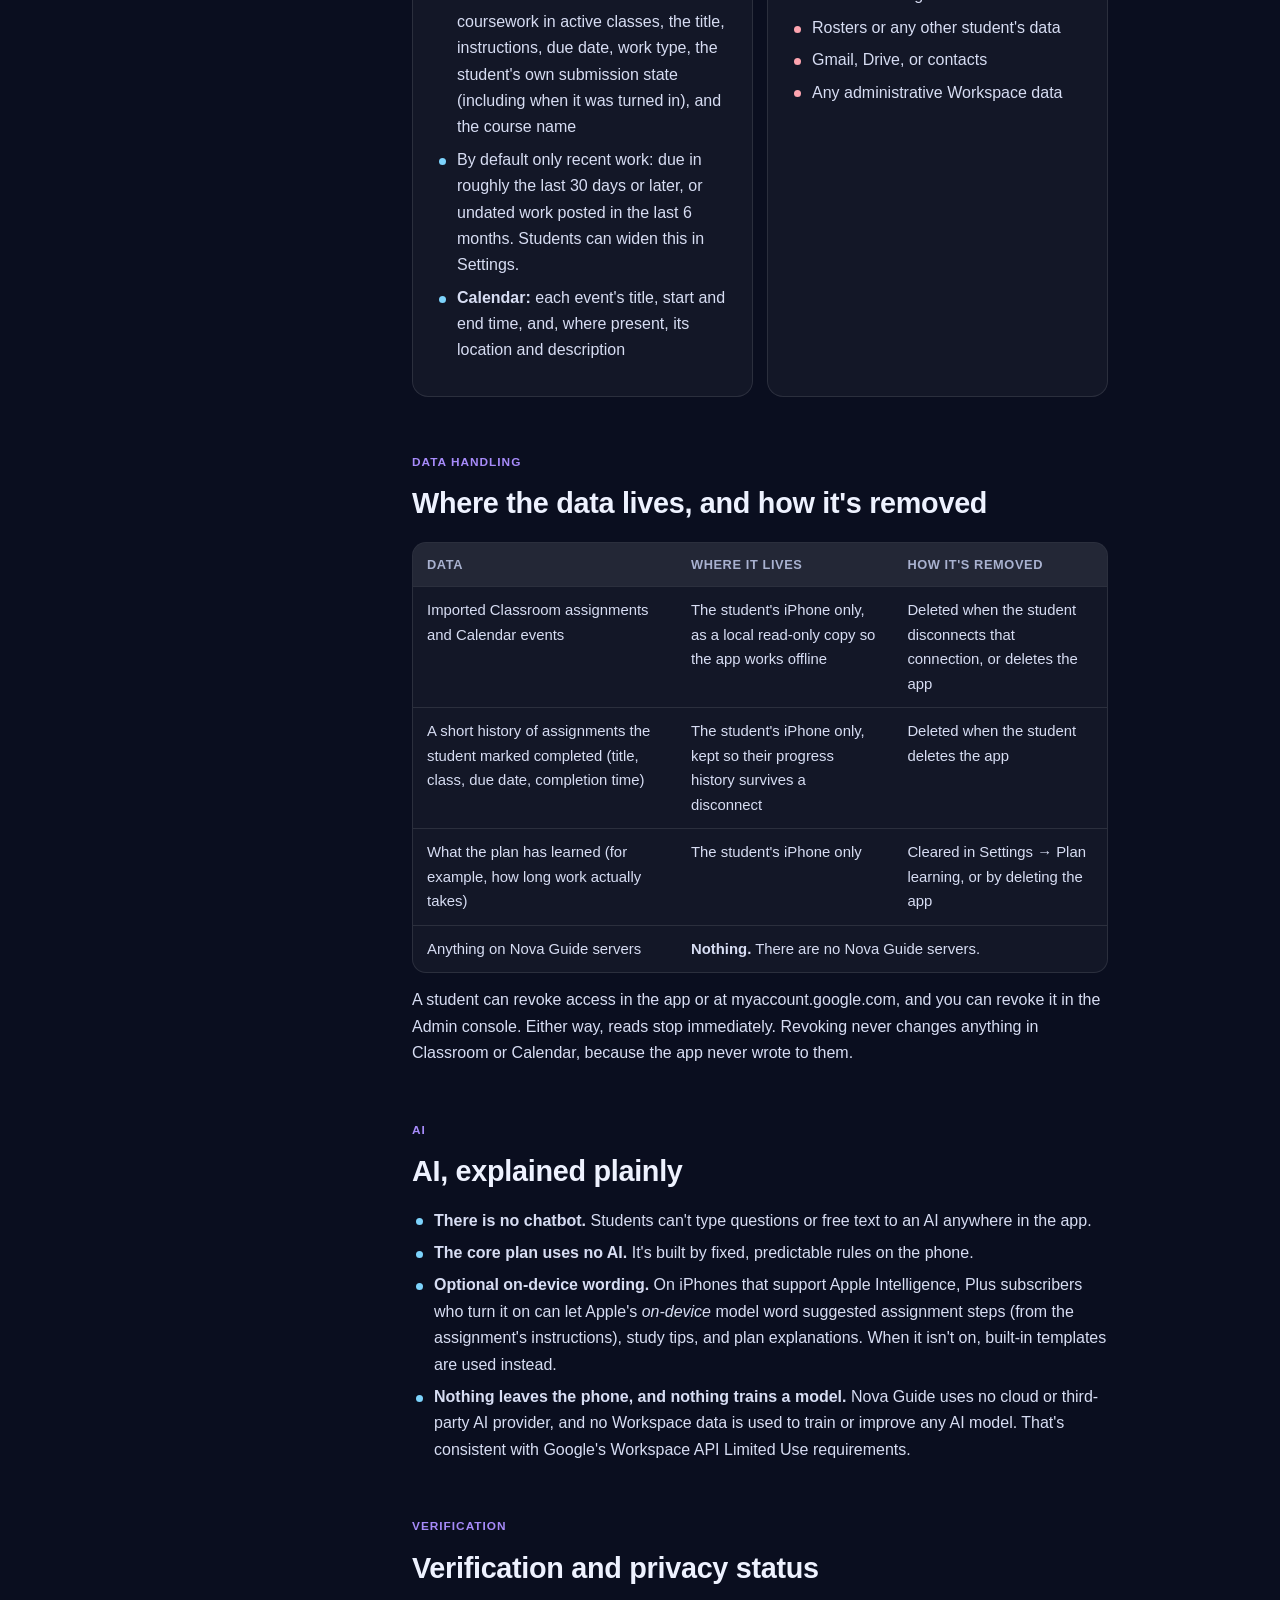
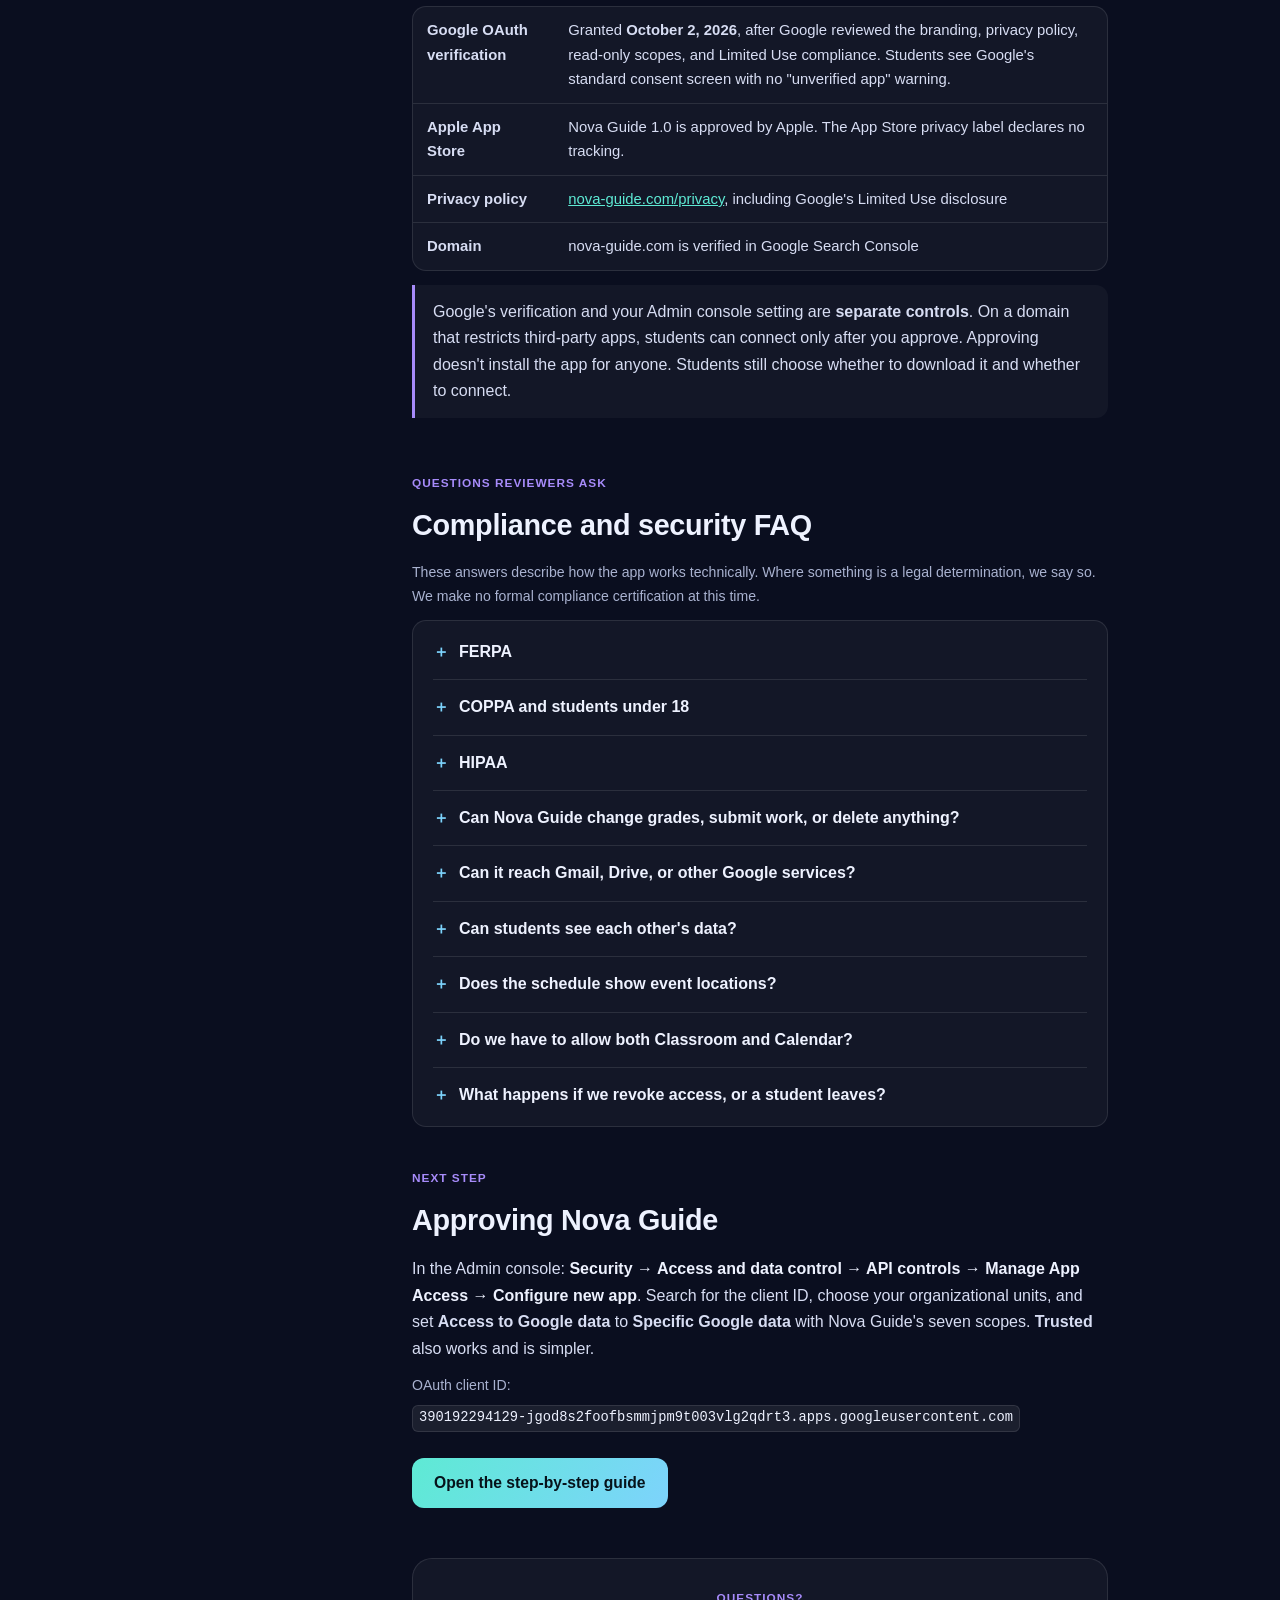
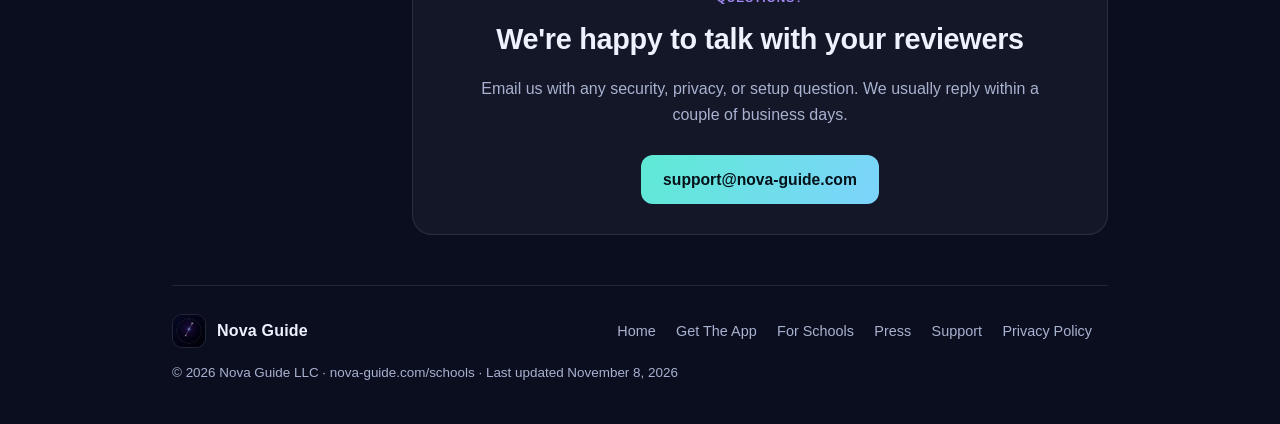
==== commit 29220f76: "Add homepage overview video and Press page - Homepage: new "See it in action" section with a one-min" ====
--- a/schools/index.html
+++ b/schools/index.html
@@ -244,6 +244,7 @@
         <a href="../index.html">Home</a>
         <a href="../get.html">Get The App</a>
         <a href="./">For Schools</a>
+        <a href="../press/">Press</a>
         <a href="../support.html">Support</a>
         <a href="../privacy.html">Privacy Policy</a>
       </div>
